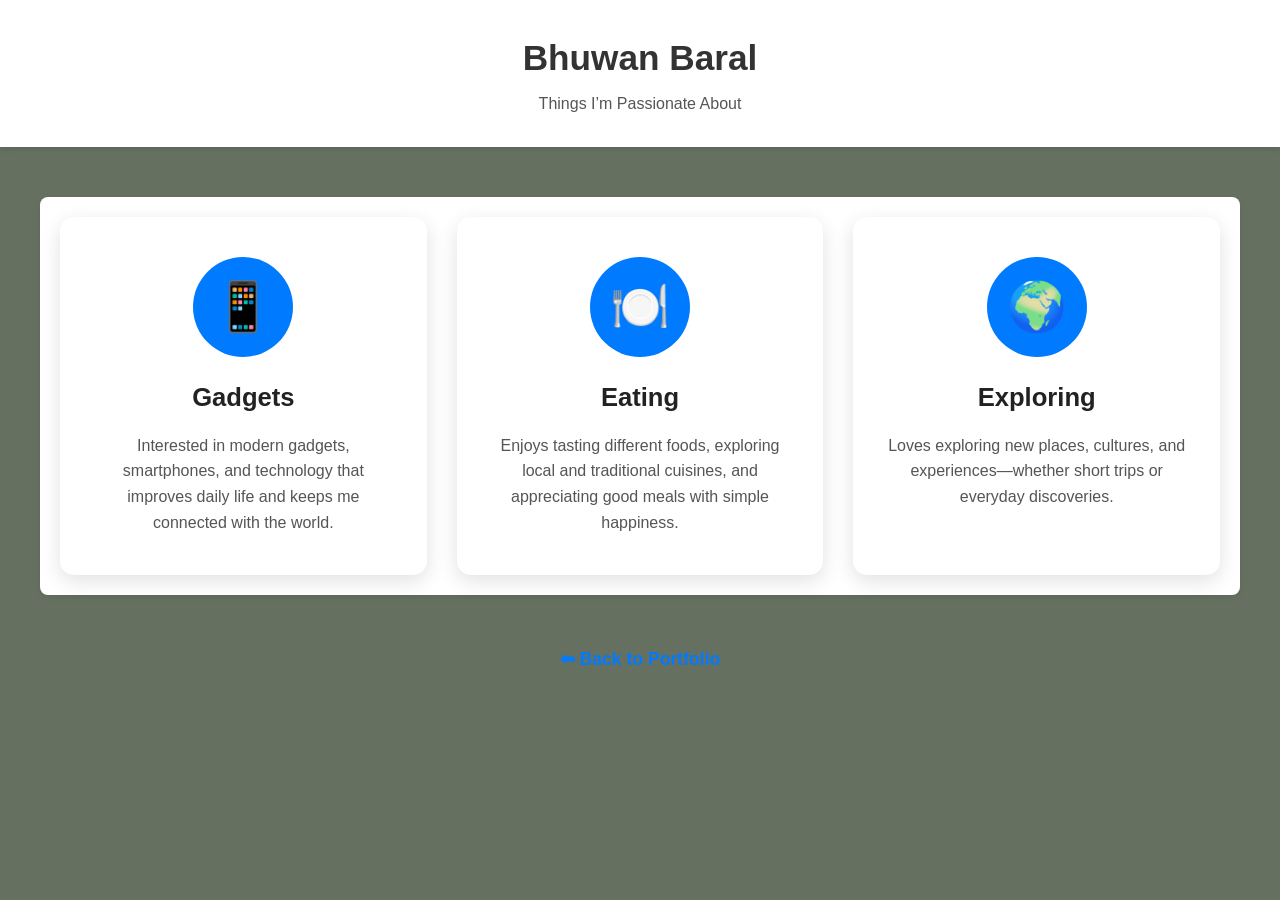
==== interests.html @ f1ee6435 "adding" ====
<!DOCTYPE html>
<html lang="en">
<head>
  <meta charset="UTF-8">
  <meta name="viewport" content="width=device-width, initial-scale=1.0">
  <title>Interests | Bhuwan Baral</title>
  <link rel="stylesheet" href="style.css">
</head>
<body>

  <header>
    <h1>Bhuwan Baral</h1>
    <p class="role">Things I’m Passionate About</p>
  </header>

  <section class="interest-section">

    <div class="interest-card">
      <div class="icon-circle">📱</div>
      <h2>Gadgets</h2>
      <p>
        Interested in modern gadgets, smartphones, and technology that
        improves daily life and keeps me connected with the world.
      </p>
    </div>

    <div class="interest-card">
      <div class="icon-circle">🍽️</div>
      <h2>Eating</h2>
      <p>
        Enjoys tasting different foods, exploring local and traditional cuisines,
        and appreciating good meals with simple happiness.
      </p>
    </div>

    <div class="interest-card">
      <div class="icon-circle">🌍</div>
      <h2>Exploring</h2>
      <p>
        Loves exploring new places, cultures, and experiences—whether short trips
        or everyday discoveries.
      </p>
    </div>

  </section>

  <div class="back-btn">
    <a href="index.html">⬅ Back to Portfolio</a>
  </div>

</body>
</html>
---- style.css ----
* {
  margin: 0;
  padding: 0;
  box-sizing: border-box;
  font-family: Arial, Helvetica, sans-serif;
}

body {
  background-color: #667061;
  color: #333;
  line-height: 1.6;
}

header {
  background: #ffffff;
  text-align: center;
  padding: 30px 10px;
  box-shadow: 0 2px 6px rgba(0,0,0,0.1);
}

header h1 {
  font-size: 2.2rem;
}

.role {
  color: #555;
  margin-top: 5px;
}

.profile {
  display: flex;
  justify-content: center;
  margin-top: 30px;
}

.profile img {
  width: 180px;
  height: 180px;
  border-radius: 50%;
  object-fit: cover;
  border: 4px solid #ddd;
  zoom:300%;
}

section {
  max-width: 800px;
  margin: 30px auto;
  background: #ffffff;
  padding: 25px;
  border-radius: 8px;
  box-shadow: 0 2px 6px rgba(0,0,0,0.08);
}

section h2 {
  margin-bottom: 10px;
  color: #222;
}

footer {
  text-align: center;
  padding: 20px;
  color: #666;
  font-size: 0.9rem;
}

/* Interest Page Layout */
.interest-section {
  max-width: 1200px;
  margin: 50px auto;
  padding: 20px;
  display: grid;
  grid-template-columns: repeat(auto-fit, minmax(320px, 1fr));
  gap: 30px;
}

/* Big Interest Cards */
.interest-card {
  background: #ffffff;
  padding: 40px 30px;
  border-radius: 14px;
  box-shadow: 0 6px 20px rgba(0,0,0,0.12);
  text-align: center;
  transition: transform 0.3s ease;
}

.interest-card:hover {
  transform: translateY(-8px);
}

/* Circular Icon */
.icon-circle {
  width: 100px;
  height: 100px;
  margin: 0 auto 20px;
  background: #007bff;
  color: #ffffff;
  font-size: 48px;
  border-radius: 50%;
  display: flex;
  align-items: center;
  justify-content: center;
}

/* Card Text */
.interest-card h2 {
  margin-bottom: 15px;
  font-size: 1.6rem;
}

.interest-card p {
  font-size: 1rem;
  color: #555;
}

/* Back Button */
.back-btn {
  text-align: center;
  margin: 40px 0;
}

.back-btn a {
  text-decoration: none;
  color: #007bff;
  font-size: 1.1rem;
  font-weight: bold;
}
/* ---------- Stylish Large Button ---------- */
.interest-btn {
  display: inline-block;
  padding: 18px 40px;
  font-size: 1.3rem;
  font-weight: bold;
  color: #fff;
  background: linear-gradient(135deg, #007bff, #00c6ff);
  border: none;
  border-radius: 50px;
  cursor: pointer;
  text-transform: uppercase;
  letter-spacing: 1px;
  box-shadow: 0 8px 20px rgba(0, 0, 0, 0.2);
  transition: all 0.3s ease;
}

/* Hover effect */
.interest-btn:hover {
  background: linear-gradient(135deg, #00c6ff, #007bff);
  transform: translateY(-4px) scale(1.05);
  box-shadow: 0 12px 25px rgba(0, 0, 0, 0.25);
}

/* Active click effect */
.interest-btn:active {
  transform: translateY(-2px) scale(0.98);
  box-shadow: 0 6px 15px rgba(0, 0, 0, 0.2);
}

/* Center on page */
.interest-btn-container {
  text-align: center;
  margin: 40px 0;
}
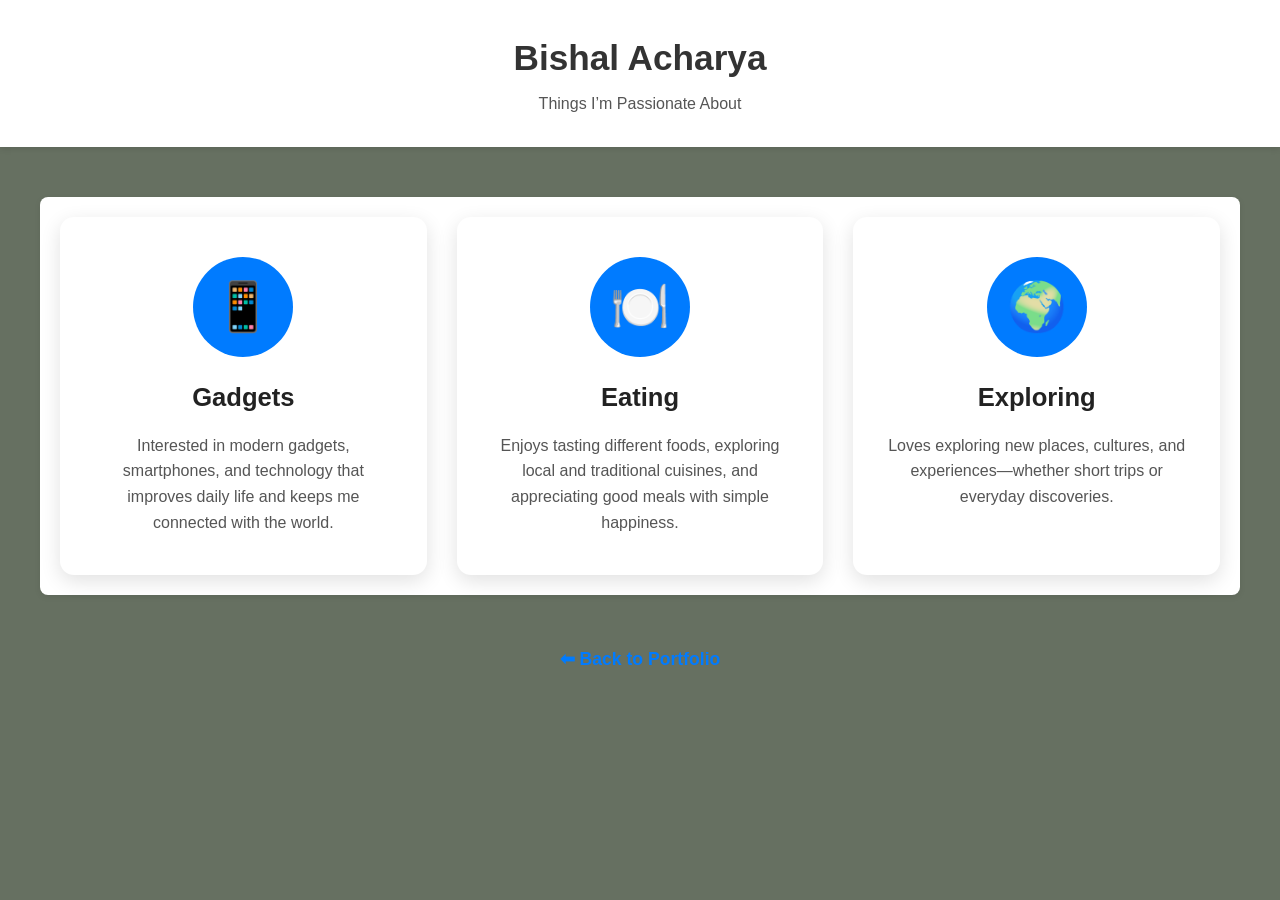
==== commit 9234d48c: "done" ====
--- a/interests.html
+++ b/interests.html
@@ -3,13 +3,13 @@
 <head>
   <meta charset="UTF-8">
   <meta name="viewport" content="width=device-width, initial-scale=1.0">
-  <title>Interests | Bhuwan Baral</title>
+  <title>Interests | Bishal Acharya</title>
   <link rel="stylesheet" href="style.css">
 </head>
 <body>
 
   <header>
-    <h1>Bhuwan Baral</h1>
+    <h1>Bishal Acharya</h1>
     <p class="role">Things I’m Passionate About</p>
   </header>
 
